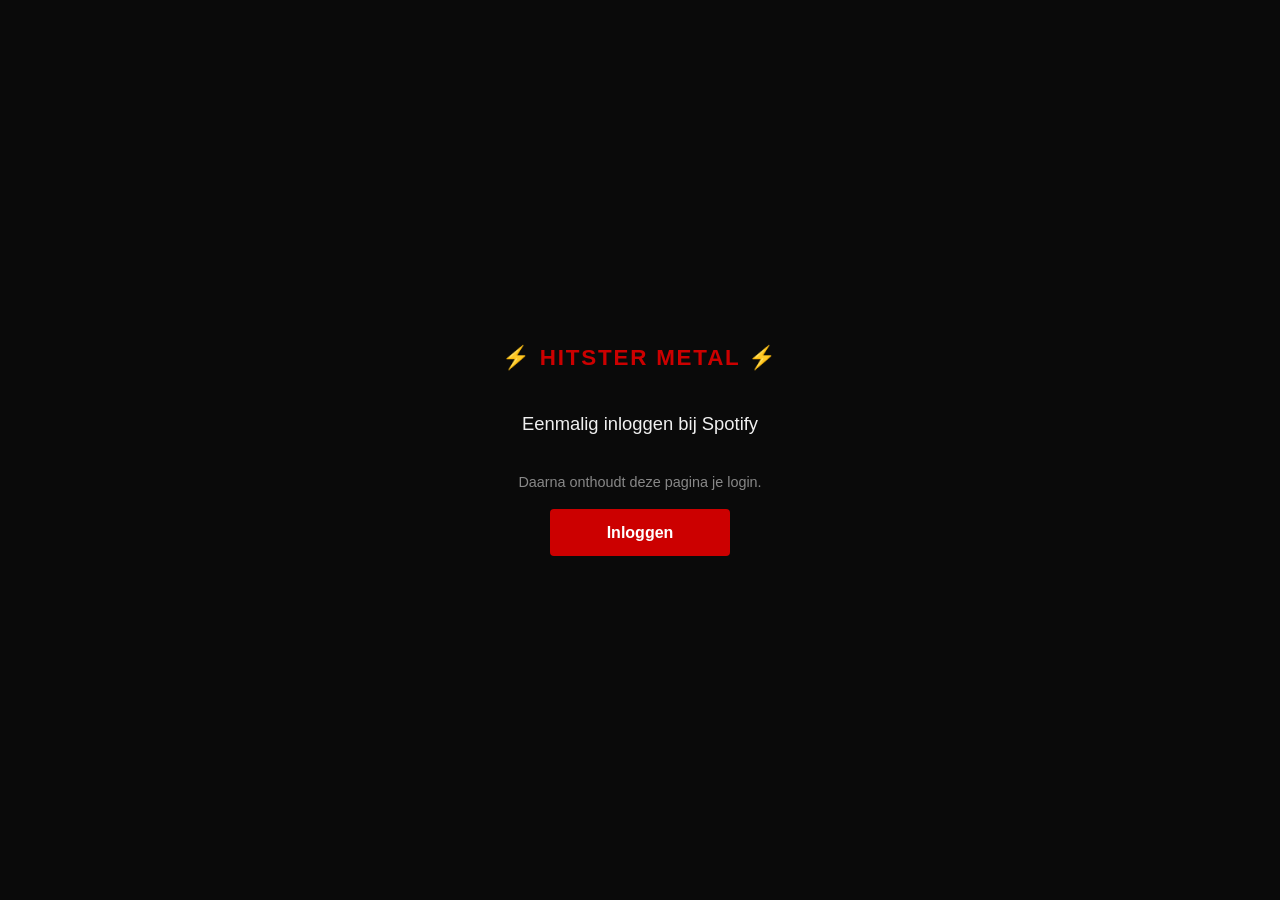
==== index.html @ 25d95f06 "Add files via upload" ====
<!DOCTYPE html>
<html lang="nl">
<head>
  <meta charset="UTF-8">
  <meta name="viewport" content="width=device-width, initial-scale=1, user-scalable=no">
  <meta name="theme-color" content="#0a0a0a">
  <title>Hitster Metal</title>
  <link rel="stylesheet" href="style.css">
  <link rel="manifest" href="manifest.json">
</head>
<body>
  <main id="app">
    <div id="logo">⚡ HITSTER METAL ⚡</div>
    <div id="status">Even geduld…</div>
    <div id="actions"></div>
  </main>
  <script src="app.js"></script>
</body>
</html>
---- style.css ----
* { box-sizing: border-box; margin: 0; padding: 0; }
html, body {
  height: 100%;
  background: #0a0a0a;
  color: #f0f0f0;
  font-family: -apple-system, BlinkMacSystemFont, "Segoe UI", Roboto, sans-serif;
  -webkit-font-smoothing: antialiased;
}
body {
  display: flex; align-items: center; justify-content: center;
  min-height: 100vh; padding: 1rem;
}
#app { text-align: center; max-width: 400px; width: 100%; }
#logo {
  font-size: 1.4rem; font-weight: 700; letter-spacing: 0.08em;
  color: #cc0000; margin-bottom: 2.5rem;
}
#status {
  font-size: 1.15rem; min-height: 2em; margin-bottom: 1.5rem;
  line-height: 1.4;
}
#actions {
  display: flex; flex-direction: column; gap: 1rem; align-items: center;
}
button {
  background: #cc0000; color: #fff; border: 0;
  padding: 0.9rem 1.6rem; font-size: 1rem; font-weight: 600;
  border-radius: 4px; cursor: pointer; font-family: inherit;
  min-width: 180px;
}
button:hover { background: #aa0000; }
button:active { transform: scale(0.98); }
.hint {
  font-size: 0.9rem; color: #888;
  max-width: 320px; line-height: 1.5;
}
.error { color: #ff6666; }
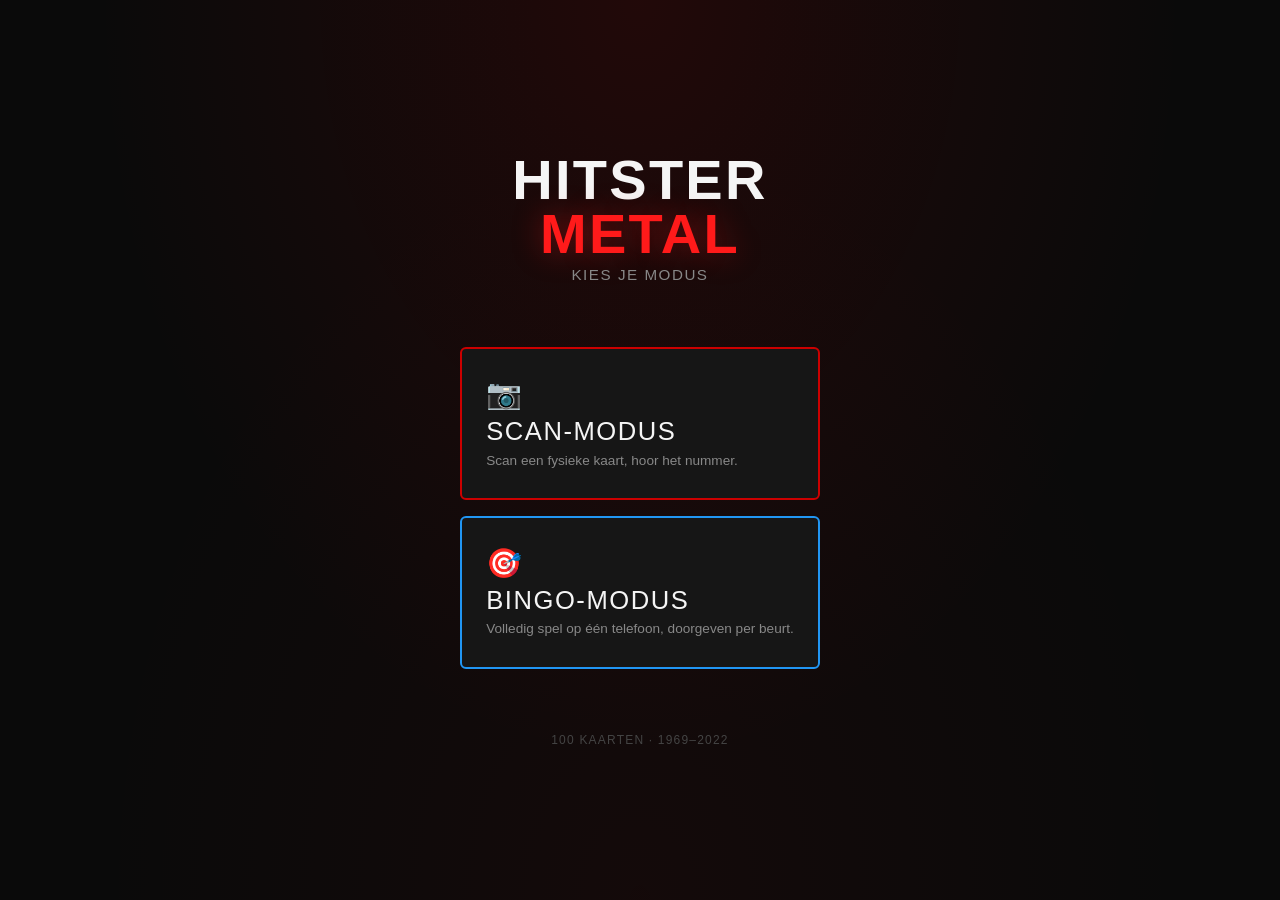
==== commit a56b0e55: "Add files via upload" ====
--- a/index.html
+++ b/index.html
@@ -1,19 +1,187 @@
 <!DOCTYPE html>
 <html lang="nl">
 <head>
-  <meta charset="UTF-8">
-  <meta name="viewport" content="width=device-width, initial-scale=1, user-scalable=no">
-  <meta name="theme-color" content="#0a0a0a">
-  <title>Hitster Metal</title>
-  <link rel="stylesheet" href="style.css">
-  <link rel="manifest" href="manifest.json">
+<meta charset="UTF-8">
+<meta name="viewport" content="width=device-width, initial-scale=1, maximum-scale=1, user-scalable=no">
+<meta name="theme-color" content="#0a0a0a">
+<title>Hitster Metal</title>
+<link rel="manifest" href="manifest.json">
+<style>
+  * { box-sizing: border-box; margin: 0; padding: 0; }
+  html, body {
+    height: 100%;
+    background: #0a0a0a;
+    color: #f5f5f5;
+    font-family: 'Trebuchet MS', 'Lucida Sans', sans-serif;
+    -webkit-font-smoothing: antialiased;
+  }
+  body {
+    min-height: 100vh;
+    background:
+      radial-gradient(ellipse at top, rgba(204,0,0,0.12), transparent 60%),
+      radial-gradient(ellipse at bottom, rgba(204,0,0,0.05), transparent 60%),
+      #0a0a0a;
+    display: flex;
+    flex-direction: column;
+    align-items: center;
+    justify-content: center;
+    padding: 24px;
+    text-align: center;
+  }
+  h1 {
+    font-family: 'Impact', 'Oswald', 'Arial Narrow', sans-serif;
+    font-size: 3.5rem;
+    line-height: 0.95;
+    letter-spacing: 0.04em;
+    text-transform: uppercase;
+    margin-bottom: 0.4rem;
+  }
+  h1 .accent { color: #ff1a1a; text-shadow: 0 0 30px rgba(255,26,26,0.4); }
+  .tagline { color: #888; font-size: 0.95rem; letter-spacing: 0.1em; text-transform: uppercase; margin-bottom: 4rem; }
+  .choice-grid { display: flex; flex-direction: column; gap: 16px; width: 100%; max-width: 360px; }
+  .mode-btn {
+    background: #161616;
+    border: 2px solid #333;
+    border-radius: 6px;
+    padding: 28px 24px;
+    color: #f5f5f5;
+    text-decoration: none;
+    cursor: pointer;
+    text-align: left;
+    transition: transform 0.05s, border-color 0.2s, background 0.2s;
+    -webkit-tap-highlight-color: transparent;
+    display: block;
+  }
+  .mode-btn:active { transform: scale(0.98); }
+  .mode-btn:hover { background: #1c1c1c; }
+  .mode-btn.scan { border-color: #cc0000; }
+  .mode-btn.scan:hover { border-color: #ff1a1a; box-shadow: 0 0 30px rgba(204,0,0,0.2); }
+  .mode-btn.bingo { border-color: #2196f3; }
+  .mode-btn.bingo:hover { border-color: #42a5f5; box-shadow: 0 0 30px rgba(33,150,243,0.2); }
+  .mode-icon { font-size: 1.8rem; display: block; margin-bottom: 8px; }
+  .mode-name {
+    font-family: 'Impact', sans-serif;
+    font-size: 1.6rem;
+    text-transform: uppercase;
+    letter-spacing: 0.06em;
+    line-height: 1;
+    margin-bottom: 6px;
+  }
+  .mode-desc { color: #888; font-size: 0.85rem; line-height: 1.4; }
+  footer { margin-top: 4rem; color: #444; font-size: 0.75rem; letter-spacing: 0.1em; text-transform: uppercase; }
+  #auth-msg { font-size: 1.1rem; color: #888; margin: 2rem 0; }
+</style>
 </head>
 <body>
-  <main id="app">
-    <div id="logo">⚡ HITSTER METAL ⚡</div>
-    <div id="status">Even geduld…</div>
-    <div id="actions"></div>
-  </main>
-  <script src="app.js"></script>
+  <div id="content">
+    <h1>HITSTER<br><span class="accent">METAL</span></h1>
+    <p id="auth-msg">Even geduld…</p>
+  </div>
+
+<script>
+/* =====================================================================
+ * INDEX = homepage + OAuth callback router
+ * Bij ?code=  → token exchange + redirect naar returnTo
+ * Bij ?error= → foutmelding
+ * Anders      → keuzescherm
+ * ===================================================================== */
+
+const SPOTIFY_CLIENT_ID = "cb23c82938354534bc35099f6fde35f3";
+const TOKEN_URL = "https://accounts.spotify.com/api/token";
+
+const REDIRECT_URI = (() => {
+  let p = window.location.pathname;
+  const i = p.lastIndexOf("/");
+  if (i >= 0) p = p.substring(0, i + 1);
+  return window.location.origin + p;
+})();
+
+const LS = {
+  token: "hm_access_token",
+  refresh: "hm_refresh_token",
+  expires: "hm_token_expires",
+  verifier: "hm_code_verifier",
+  returnTo: "hm_return_to",
+};
+
+function showChoice() {
+  document.getElementById("content").innerHTML = `
+    <h1>HITSTER<br><span class="accent">METAL</span></h1>
+    <p class="tagline">Kies je modus</p>
+    <div class="choice-grid">
+      <a href="scan.html" class="mode-btn scan">
+        <span class="mode-icon">📷</span>
+        <div class="mode-name">Scan-modus</div>
+        <div class="mode-desc">Scan een fysieke kaart, hoor het nummer.</div>
+      </a>
+      <a href="bingo.html" class="mode-btn bingo">
+        <span class="mode-icon">🎯</span>
+        <div class="mode-name">Bingo-modus</div>
+        <div class="mode-desc">Volledig spel op één telefoon, doorgeven per beurt.</div>
+      </a>
+    </div>
+    <footer>100 kaarten · 1969–2022</footer>
+  `;
+}
+
+function showError(msg) {
+  document.getElementById("content").innerHTML = `
+    <h1>HITSTER<br><span class="accent">METAL</span></h1>
+    <p id="auth-msg" style="color:#ff6b6b">${msg}</p>
+    <a href="${REDIRECT_URI}" style="color:#fff;text-decoration:underline">← Terug naar start</a>
+  `;
+}
+
+async function exchangeCode(code) {
+  const verifier = localStorage.getItem(LS.verifier);
+  if (!verifier) throw new Error("Geen verifier in localStorage");
+
+  const r = await fetch(TOKEN_URL, {
+    method: "POST",
+    headers: { "Content-Type": "application/x-www-form-urlencoded" },
+    body: new URLSearchParams({
+      grant_type: "authorization_code",
+      code,
+      redirect_uri: REDIRECT_URI,
+      client_id: SPOTIFY_CLIENT_ID,
+      code_verifier: verifier,
+    }),
+  });
+  if (!r.ok) {
+    const t = await r.text();
+    throw new Error(`Token exchange faalde: ${t}`);
+  }
+  const data = await r.json();
+  localStorage.setItem(LS.token, data.access_token);
+  if (data.refresh_token) localStorage.setItem(LS.refresh, data.refresh_token);
+  localStorage.setItem(LS.expires, Date.now() + (data.expires_in - 60) * 1000);
+  localStorage.removeItem(LS.verifier);
+}
+
+async function main() {
+  const params = new URLSearchParams(window.location.search);
+
+  if (params.has("error")) {
+    showError("Spotify-login afgewezen: " + params.get("error"));
+    return;
+  }
+
+  if (params.has("code")) {
+    try {
+      await exchangeCode(params.get("code"));
+      const ret = localStorage.getItem(LS.returnTo) || REDIRECT_URI;
+      localStorage.removeItem(LS.returnTo);
+      window.location.replace(ret);
+    } catch (e) {
+      showError("Verbinden faalde: " + e.message);
+    }
+    return;
+  }
+
+  showChoice();
+}
+
+main();
+</script>
 </body>
 </html>
